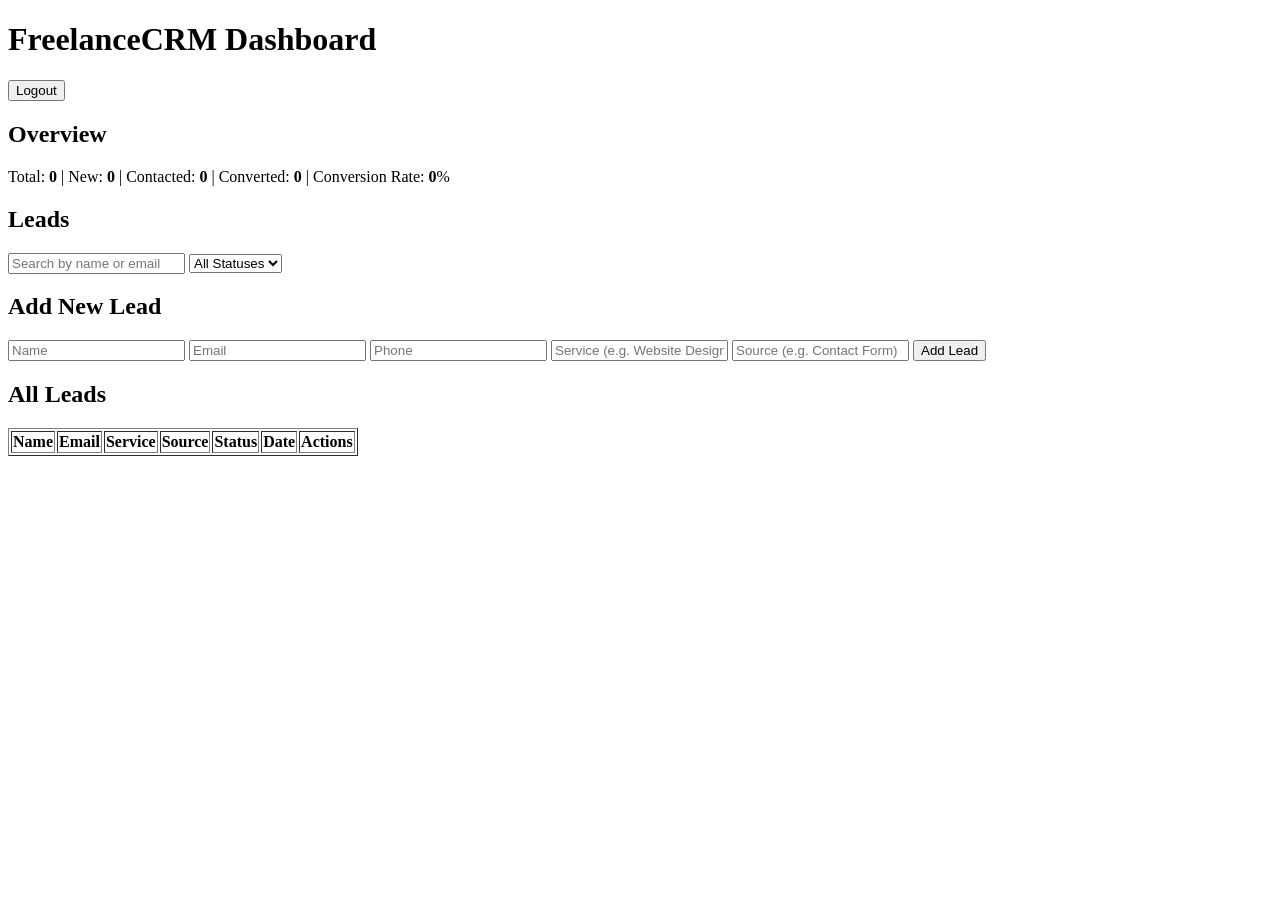
==== frontend/dashboard.html @ ed02574c "Initial commit - FreelanceCRM full stack app" ====
<!DOCTYPE html>
<html lang="en">
<head>
  <meta charset="UTF-8" />
  <meta name="viewport" content="width=device-width, initial-scale=1.0"/>
  <title>FreelanceCRM – Dashboard</title>
</head>
<body>

  <h1>FreelanceCRM Dashboard</h1>
  <button onclick="logout()">Logout</button>

  <h2>Overview</h2>
  <div id="analytics">
    <span>Total: <b id="total">0</b></span> |
    <span>New: <b id="newLeads">0</b></span> |
    <span>Contacted: <b id="contacted">0</b></span> |
    <span>Converted: <b id="converted">0</b></span> |
    <span>Conversion Rate: <b id="conversionRate">0</b>%</span>
  </div>

  <h2>Leads</h2>
  <input type="text" id="search" placeholder="Search by name or email" oninput="fetchLeads()" />
  <select id="statusFilter" onchange="fetchLeads()">
    <option value="">All Statuses</option>
    <option value="new">New</option>
    <option value="contacted">Contacted</option>
    <option value="converted">Converted</option>
  </select>

  <h2>Add New Lead</h2>
  <div>
    <input type="text" id="newName" placeholder="Name" />
    <input type="email" id="newEmail" placeholder="Email" />
    <input type="text" id="newPhone" placeholder="Phone" />
    <input type="text" id="newService" placeholder="Service (e.g. Website Design)" />
    <input type="text" id="newSource" placeholder="Source (e.g. Contact Form)" />
    <button onclick="addLead()">Add Lead</button>
  </div>

  <h2>All Leads</h2>
  <table border="1" id="leadsTable">
    <thead>
      <tr>
        <th>Name</th>
        <th>Email</th>
        <th>Service</th>
        <th>Source</th>
        <th>Status</th>
        <th>Date</th>
        <th>Actions</th>
      </tr>
    </thead>
    <tbody id="leadsBody"></tbody>
  </table>

  <script src="js/dashboard.js"></script>
</body>
</html>
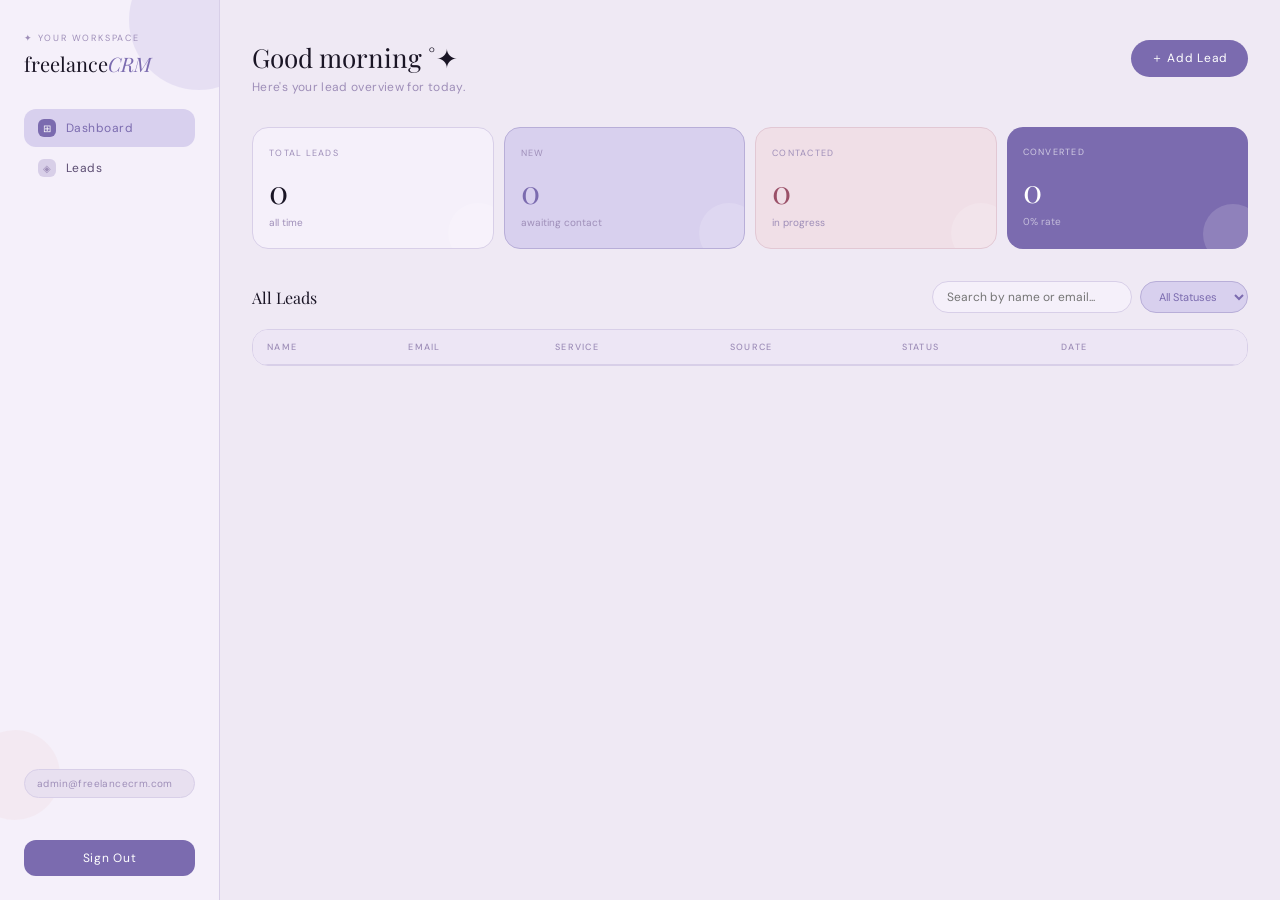
==== commit 6f1b2bd6: "Add frontend styling and edit lead feature" ====
--- a/frontend/dashboard.html
+++ b/frontend/dashboard.html
@@ -4,55 +4,138 @@
   <meta charset="UTF-8" />
   <meta name="viewport" content="width=device-width, initial-scale=1.0"/>
   <title>FreelanceCRM – Dashboard</title>
+  <link rel="stylesheet" href="css/style.css" />
 </head>
 <body>
 
-  <h1>FreelanceCRM Dashboard</h1>
-  <button onclick="logout()">Logout</button>
+  <div class="layout">
 
-  <h2>Overview</h2>
-  <div id="analytics">
-    <span>Total: <b id="total">0</b></span> |
-    <span>New: <b id="newLeads">0</b></span> |
-    <span>Contacted: <b id="contacted">0</b></span> |
-    <span>Converted: <b id="converted">0</b></span> |
-    <span>Conversion Rate: <b id="conversionRate">0</b>%</span>
+    <!-- Sidebar -->
+    <div class="sidebar">
+      <div class="sb-blob1"></div>
+      <div class="sb-blob2"></div>
+      <div class="sb-top">
+        <div class="logo-tag">✦ your workspace</div>
+        <div class="logo">freelance<em>CRM</em></div>
+        <nav class="nav">
+          <a href="dashboard.html" class="nav-item active">
+            <div class="nav-icon">⊞</div>Dashboard
+          </a>
+          <a href="#leads" class="nav-item">
+            <div class="nav-icon">◈</div>Leads
+          </a>
+        </nav>
+      </div>
+      <div class="sb-foot">
+        <div class="admin-chip">admin@freelancecrm.com</div>
+        <br/><br/>
+        <button class="btn-primary" onclick="logout()" style="width:100%;border-radius:12px;">Sign Out</button>
+      </div>
+    </div>
+
+    <!-- Main -->
+    <div class="main">
+
+      <!-- Topbar -->
+      <div class="topbar">
+        <div class="greeting">
+          Good morning ˚✦
+          <small>Here's your lead overview for today.</small>
+        </div>
+        <button class="btn-primary" onclick="toggleAddForm()">＋ Add Lead</button>
+      </div>
+
+      <!-- Analytics -->
+      <div class="stats">
+        <div class="stat s1">
+          <div class="stat-blob"></div>
+          <div class="stat-lbl">Total Leads</div>
+          <div class="stat-val" id="total">0</div>
+          <div class="stat-sub">all time</div>
+        </div>
+        <div class="stat s2">
+          <div class="stat-blob"></div>
+          <div class="stat-lbl">New</div>
+          <div class="stat-val" id="newLeads">0</div>
+          <div class="stat-sub">awaiting contact</div>
+        </div>
+        <div class="stat s3">
+          <div class="stat-blob"></div>
+          <div class="stat-lbl">Contacted</div>
+          <div class="stat-val" id="contacted">0</div>
+          <div class="stat-sub">in progress</div>
+        </div>
+        <div class="stat s4">
+          <div class="stat-blob"></div>
+          <div class="stat-lbl">Converted</div>
+          <div class="stat-val" id="converted">0</div>
+          <div class="stat-sub" id="conversionRate">0% rate</div>
+        </div>
+      </div>
+
+      <!-- Add Lead Form (hidden by default) -->
+      <div class="form-card" id="addForm" style="display:none;">
+        <div class="section-title" style="margin-bottom:1rem;">New Lead</div>
+        <div class="form-grid">
+          <div class="form-group">
+            <label class="form-label">Name</label>
+            <input class="form-input" type="text" id="newName" placeholder="Jane Smith" />
+          </div>
+          <div class="form-group">
+            <label class="form-label">Email</label>
+            <input class="form-input" type="email" id="newEmail" placeholder="jane@example.com" />
+          </div>
+          <div class="form-group">
+            <label class="form-label">Phone</label>
+            <input class="form-input" type="text" id="newPhone" placeholder="+1 234 567 890" />
+          </div>
+          <div class="form-group">
+            <label class="form-label">Service</label>
+            <input class="form-input" type="text" id="newService" placeholder="Website Design" />
+          </div>
+          <div class="form-group">
+            <label class="form-label">Source</label>
+            <input class="form-input" type="text" id="newSource" placeholder="Contact Form" />
+          </div>
+        </div>
+        <button class="btn-primary" onclick="addLead()">Add Lead →</button>
+      </div>
+
+      <!-- Leads Table -->
+      <div id="leads">
+        <div class="section-head">
+          <div class="section-title">All Leads</div>
+          <div class="controls">
+            <input class="search-input" type="text" id="search" placeholder="Search by name or email..." oninput="fetchLeads()" />
+            <select class="filter-select" id="statusFilter" onchange="fetchLeads()">
+              <option value="">All Statuses</option>
+              <option value="new">New</option>
+              <option value="contacted">Contacted</option>
+              <option value="converted">Converted</option>
+            </select>
+          </div>
+        </div>
+
+        <div class="table-wrap">
+          <table>
+            <thead>
+              <tr>
+                <th>Name</th>
+                <th>Email</th>
+                <th>Service</th>
+                <th>Source</th>
+                <th>Status</th>
+                <th>Date</th>
+                <th></th>
+              </tr>
+            </thead>
+            <tbody id="leadsBody"></tbody>
+          </table>
+        </div>
+      </div>
+
+    </div>
   </div>
-
-  <h2>Leads</h2>
-  <input type="text" id="search" placeholder="Search by name or email" oninput="fetchLeads()" />
-  <select id="statusFilter" onchange="fetchLeads()">
-    <option value="">All Statuses</option>
-    <option value="new">New</option>
-    <option value="contacted">Contacted</option>
-    <option value="converted">Converted</option>
-  </select>
-
-  <h2>Add New Lead</h2>
-  <div>
-    <input type="text" id="newName" placeholder="Name" />
-    <input type="email" id="newEmail" placeholder="Email" />
-    <input type="text" id="newPhone" placeholder="Phone" />
-    <input type="text" id="newService" placeholder="Service (e.g. Website Design)" />
-    <input type="text" id="newSource" placeholder="Source (e.g. Contact Form)" />
-    <button onclick="addLead()">Add Lead</button>
-  </div>
-
-  <h2>All Leads</h2>
-  <table border="1" id="leadsTable">
-    <thead>
-      <tr>
-        <th>Name</th>
-        <th>Email</th>
-        <th>Service</th>
-        <th>Source</th>
-        <th>Status</th>
-        <th>Date</th>
-        <th>Actions</th>
-      </tr>
-    </thead>
-    <tbody id="leadsBody"></tbody>
-  </table>
 
   <script src="js/dashboard.js"></script>
 </body>
--- a/frontend/css/style.css
+++ b/frontend/css/style.css
@@ -0,0 +1,592 @@
+@import url('https://fonts.googleapis.com/css2?family=Playfair+Display:ital,wght@0,400;0,500;1,400&family=DM+Sans:wght@300;400;500&display=swap');
+
+* {
+  box-sizing: border-box;
+  margin: 0;
+  padding: 0;
+}
+
+:root {
+  --bg: #EFE9F4;
+  --bg2: #E8E0F0;
+  --card: #F5F0FA;
+  --card2: #EDE6F5;
+  --blush: #F0DFE7;
+  --blush2: #E2C8D4;
+  --lav: #D8D0EE;
+  --lav2: #B8AED8;
+  --lav3: #7B6BAF;
+  --mauve: #C4A8C8;
+  --text: #1A1525;
+  --text2: #5C4D72;
+  --text3: #9E8EB8;
+  --border: #D8CFE8;
+}
+
+body {
+  background: var(--bg);
+  font-family: 'DM Sans', sans-serif;
+  color: var(--text);
+  min-height: 100vh;
+}
+
+/* ─── LOGIN PAGE ─── */
+.login-wrapper {
+  min-height: 100vh;
+  display: flex;
+  align-items: center;
+  justify-content: center;
+  background: var(--bg);
+  position: relative;
+  overflow: hidden;
+}
+
+.login-blob1 {
+  position: absolute;
+  top: -100px; right: -100px;
+  width: 350px; height: 350px;
+  border-radius: 50%;
+  background: var(--lav);
+  opacity: 0.5;
+}
+
+.login-blob2 {
+  position: absolute;
+  bottom: -80px; left: -80px;
+  width: 280px; height: 280px;
+  border-radius: 50%;
+  background: var(--blush);
+  opacity: 0.4;
+}
+
+.login-card {
+  background: var(--card);
+  border: 1px solid var(--border);
+  border-radius: 24px;
+  padding: 3rem 2.5rem;
+  width: 100%;
+  max-width: 420px;
+  position: relative;
+  z-index: 1;
+}
+
+.login-tag {
+  font-size: 10px;
+  letter-spacing: 0.2em;
+  text-transform: uppercase;
+  color: var(--text3);
+  margin-bottom: 8px;
+}
+
+.login-title {
+  font-family: 'Playfair Display', serif;
+  font-size: 32px;
+  color: var(--text);
+  margin-bottom: 4px;
+}
+
+.login-title em {
+  color: var(--lav3);
+  font-style: italic;
+}
+
+.login-sub {
+  font-size: 13px;
+  color: var(--text3);
+  margin-bottom: 2.5rem;
+}
+
+.form-group {
+  margin-bottom: 1.2rem;
+}
+
+.form-label {
+  display: block;
+  font-size: 11px;
+  letter-spacing: 0.1em;
+  text-transform: uppercase;
+  color: var(--text3);
+  margin-bottom: 6px;
+}
+
+.form-input {
+  width: 100%;
+  background: var(--bg);
+  border: 1px solid var(--border);
+  border-radius: 12px;
+  padding: 12px 16px;
+  font-size: 13px;
+  color: var(--text);
+  font-family: 'DM Sans', sans-serif;
+  outline: none;
+  transition: border-color 0.2s;
+}
+
+.form-input:focus {
+  border-color: var(--lav3);
+}
+
+.login-btn {
+  width: 100%;
+  background: var(--lav3);
+  color: #fff;
+  border: none;
+  border-radius: 12px;
+  padding: 13px;
+  font-size: 13px;
+  font-family: 'DM Sans', sans-serif;
+  letter-spacing: 0.06em;
+  cursor: pointer;
+  margin-top: 0.5rem;
+  transition: opacity 0.2s;
+}
+
+.login-btn:hover { opacity: 0.88; }
+
+.error-msg {
+  font-size: 12px;
+  color: #9A5068;
+  margin-top: 1rem;
+  text-align: center;
+}
+
+/* ─── LAYOUT ─── */
+.layout {
+  display: flex;
+  min-height: 100vh;
+}
+
+/* ─── SIDEBAR ─── */
+.sidebar {
+  width: 220px;
+  flex-shrink: 0;
+  background: var(--card);
+  border-right: 1px solid var(--border);
+  display: flex;
+  flex-direction: column;
+  position: relative;
+  overflow: hidden;
+}
+
+.sb-blob1 {
+  position: absolute;
+  top: -50px; right: -50px;
+  width: 140px; height: 140px;
+  border-radius: 50%;
+  background: var(--lav);
+  opacity: 0.5;
+}
+
+.sb-blob2 {
+  position: absolute;
+  bottom: 80px; left: -30px;
+  width: 90px; height: 90px;
+  border-radius: 50%;
+  background: var(--blush);
+  opacity: 0.4;
+}
+
+.sb-top {
+  padding: 2rem 1.5rem;
+  position: relative;
+  z-index: 1;
+}
+
+.logo-tag {
+  font-size: 9px;
+  letter-spacing: 0.2em;
+  text-transform: uppercase;
+  color: var(--text3);
+  margin-bottom: 6px;
+}
+
+.logo {
+  font-family: 'Playfair Display', serif;
+  font-size: 20px;
+  color: var(--text);
+  margin-bottom: 2rem;
+}
+
+.logo em {
+  color: var(--lav3);
+  font-style: italic;
+}
+
+.nav {
+  display: flex;
+  flex-direction: column;
+  gap: 2px;
+}
+
+.nav-item {
+  padding: 10px 14px;
+  border-radius: 12px;
+  font-size: 12px;
+  color: var(--text2);
+  cursor: pointer;
+  letter-spacing: 0.04em;
+  display: flex;
+  align-items: center;
+  gap: 10px;
+  text-decoration: none;
+  transition: background 0.2s;
+}
+
+.nav-item:hover { background: var(--bg2); }
+.nav-item.active { background: var(--lav); color: var(--lav3); }
+
+.nav-icon {
+  width: 18px; height: 18px;
+  border-radius: 6px;
+  display: flex; align-items: center; justify-content: center;
+  font-size: 10px;
+  background: var(--border);
+  color: var(--text3);
+}
+
+.nav-item.active .nav-icon {
+  background: var(--lav3);
+  color: #fff;
+}
+
+.sb-foot {
+  padding: 1.5rem;
+  margin-top: auto;
+  position: relative;
+  z-index: 1;
+}
+
+.admin-chip {
+  background: var(--bg2);
+  border: 1px solid var(--border);
+  border-radius: 20px;
+  padding: 7px 12px;
+  font-size: 10px;
+  color: var(--text3);
+  letter-spacing: 0.04em;
+}
+
+/* ─── MAIN CONTENT ─── */
+.main {
+  flex: 1;
+  padding: 2.5rem 2rem;
+  overflow-y: auto;
+}
+
+.topbar {
+  display: flex;
+  justify-content: space-between;
+  align-items: flex-start;
+  margin-bottom: 2rem;
+}
+
+.greeting {
+  font-family: 'Playfair Display', serif;
+  font-size: 26px;
+  color: var(--text);
+  font-weight: 400;
+}
+
+.greeting em { color: var(--lav3); font-style: italic; }
+
+.greeting small {
+  display: block;
+  font-size: 12px;
+  color: var(--text3);
+  margin-top: 4px;
+  font-family: 'DM Sans', sans-serif;
+  letter-spacing: 0.03em;
+}
+
+.btn-primary {
+  background: var(--lav3);
+  color: #fff;
+  border: none;
+  border-radius: 24px;
+  padding: 10px 20px;
+  font-size: 12px;
+  cursor: pointer;
+  letter-spacing: 0.06em;
+  font-family: 'DM Sans', sans-serif;
+  transition: opacity 0.2s;
+}
+
+.btn-primary:hover { opacity: 0.88; }
+
+/* ─── STATS ─── */
+.stats {
+  display: grid;
+  grid-template-columns: repeat(4, 1fr);
+  gap: 10px;
+  margin-bottom: 2rem;
+}
+
+.stat {
+  border-radius: 16px;
+  padding: 1.2rem 1rem;
+  position: relative;
+  overflow: hidden;
+}
+
+.stat.s1 { background: var(--card); border: 1px solid var(--border); }
+.stat.s2 { background: var(--lav); border: 1px solid var(--lav2); }
+.stat.s3 { background: var(--blush); border: 1px solid var(--blush2); }
+.stat.s4 { background: var(--lav3); border: none; }
+
+.stat-blob {
+  position: absolute;
+  bottom: -15px; right: -15px;
+  width: 60px; height: 60px;
+  border-radius: 50%;
+  background: rgba(255,255,255,0.15);
+}
+
+.stat-lbl {
+  font-size: 9px;
+  text-transform: uppercase;
+  letter-spacing: 0.14em;
+  color: var(--text3);
+  font-family: 'DM Sans', sans-serif;
+  margin-bottom: 10px;
+}
+
+.stat.s4 .stat-lbl { color: rgba(255,255,255,0.65); }
+
+.stat-val {
+  font-family: 'Playfair Display', serif;
+  font-size: 32px;
+  color: var(--text);
+}
+
+.stat.s2 .stat-val { color: var(--lav3); }
+.stat.s3 .stat-val { color: #9A5068; }
+.stat.s4 .stat-val { color: #fff; }
+
+.stat-sub {
+  font-size: 10px;
+  color: var(--text3);
+  margin-top: 4px;
+}
+
+.stat.s4 .stat-sub { color: rgba(255,255,255,0.55); }
+
+/* ─── SECTION HEADER ─── */
+.section-head {
+  display: flex;
+  justify-content: space-between;
+  align-items: center;
+  margin-bottom: 1rem;
+}
+
+.section-title {
+  font-family: 'Playfair Display', serif;
+  font-size: 16px;
+  color: var(--text);
+}
+
+.controls { display: flex; gap: 8px; }
+
+.search-input {
+  background: var(--card);
+  border: 1px solid var(--border);
+  border-radius: 20px;
+  padding: 7px 14px;
+  font-size: 12px;
+  color: var(--text2);
+  width: 200px;
+  font-family: 'DM Sans', sans-serif;
+  outline: none;
+}
+
+.filter-select {
+  background: var(--lav);
+  border: 1px solid var(--lav2);
+  border-radius: 20px;
+  padding: 7px 14px;
+  font-size: 11px;
+  color: var(--lav3);
+  font-family: 'DM Sans', sans-serif;
+  cursor: pointer;
+  outline: none;
+}
+
+/* ─── TABLE ─── */
+.table-wrap {
+  background: var(--card);
+  border: 1px solid var(--border);
+  border-radius: 16px;
+  overflow: hidden;
+  margin-bottom: 2rem;
+}
+
+table { width: 100%; border-collapse: collapse; }
+
+thead { background: var(--card2); }
+
+th {
+  padding: 11px 14px;
+  font-size: 9px;
+  color: var(--text3);
+  font-weight: 500;
+  text-align: left;
+  letter-spacing: 0.14em;
+  text-transform: uppercase;
+  font-family: 'DM Sans', sans-serif;
+  border-bottom: 1px solid var(--border);
+}
+
+td {
+  padding: 13px 14px;
+  font-size: 12px;
+  color: var(--text2);
+  border-bottom: 1px solid var(--border);
+  font-family: 'DM Sans', sans-serif;
+}
+
+tr:last-child td { border-bottom: none; }
+tr:hover td { background: var(--bg2); }
+
+.avatar {
+  width: 32px; height: 32px;
+  border-radius: 50%;
+  display: inline-flex;
+  align-items: center; justify-content: center;
+  font-size: 10px; font-weight: 500;
+  margin-right: 8px;
+  vertical-align: middle;
+  font-family: 'DM Sans', sans-serif;
+}
+
+.name-cell { display: flex; align-items: center; }
+
+.badge {
+  display: inline-block;
+  padding: 4px 12px;
+  border-radius: 20px;
+  font-size: 10px;
+  font-family: 'DM Sans', sans-serif;
+  letter-spacing: 0.06em;
+}
+
+.badge.new { background: var(--lav); color: var(--lav3); }
+.badge.contacted { background: var(--blush); color: #9A5068; }
+.badge.converted { background: #DFF0DF; color: #4A7A4A; }
+
+.view-link {
+  font-size: 11px;
+  color: var(--lav3);
+  text-decoration: none;
+  letter-spacing: 0.04em;
+}
+
+.view-link:hover { text-decoration: underline; }
+
+/* ─── ADD LEAD FORM ─── */
+.form-card {
+  background: var(--card);
+  border: 1px solid var(--border);
+  border-radius: 16px;
+  padding: 1.5rem;
+  margin-bottom: 2rem;
+}
+
+.form-grid {
+  display: grid;
+  grid-template-columns: repeat(3, 1fr);
+  gap: 12px;
+  margin-bottom: 1rem;
+}
+
+/* ─── LEAD DETAIL ─── */
+.back-link {
+  display: inline-flex;
+  align-items: center;
+  gap: 6px;
+  font-size: 12px;
+  color: var(--lav3);
+  text-decoration: none;
+  letter-spacing: 0.04em;
+  margin-bottom: 1.5rem;
+}
+
+.detail-card {
+  background: var(--card);
+  border: 1px solid var(--border);
+  border-radius: 16px;
+  padding: 2rem;
+  margin-bottom: 1.5rem;
+}
+
+.detail-title {
+  font-family: 'Playfair Display', serif;
+  font-size: 22px;
+  color: var(--text);
+  margin-bottom: 1.5rem;
+}
+
+.detail-grid {
+  display: grid;
+  grid-template-columns: repeat(2, 1fr);
+  gap: 1rem;
+}
+
+.detail-field label {
+  display: block;
+  font-size: 10px;
+  letter-spacing: 0.12em;
+  text-transform: uppercase;
+  color: var(--text3);
+  margin-bottom: 4px;
+}
+
+.detail-field p {
+  font-size: 13px;
+  color: var(--text2);
+}
+
+.status-select {
+  background: var(--bg);
+  border: 1px solid var(--border);
+  border-radius: 12px;
+  padding: 10px 14px;
+  font-size: 13px;
+  color: var(--text2);
+  font-family: 'DM Sans', sans-serif;
+  outline: none;
+  margin-right: 10px;
+}
+
+.success-msg {
+  font-size: 12px;
+  color: #4A7A4A;
+  margin-top: 8px;
+}
+
+.notes-list { margin-bottom: 1rem; }
+
+.note-item {
+  background: var(--bg2);
+  border: 1px solid var(--border);
+  border-radius: 12px;
+  padding: 12px 14px;
+  margin-bottom: 8px;
+}
+
+.note-text { font-size: 13px; color: var(--text2); margin-bottom: 4px; }
+.note-date { font-size: 10px; color: var(--text3); letter-spacing: 0.04em; }
+
+.note-textarea {
+  width: 100%;
+  background: var(--bg);
+  border: 1px solid var(--border);
+  border-radius: 12px;
+  padding: 12px 14px;
+  font-size: 13px;
+  color: var(--text);
+  font-family: 'DM Sans', sans-serif;
+  outline: none;
+  resize: vertical;
+  margin-bottom: 10px;
+}
+
+.note-textarea:focus { border-color: var(--lav3); }
